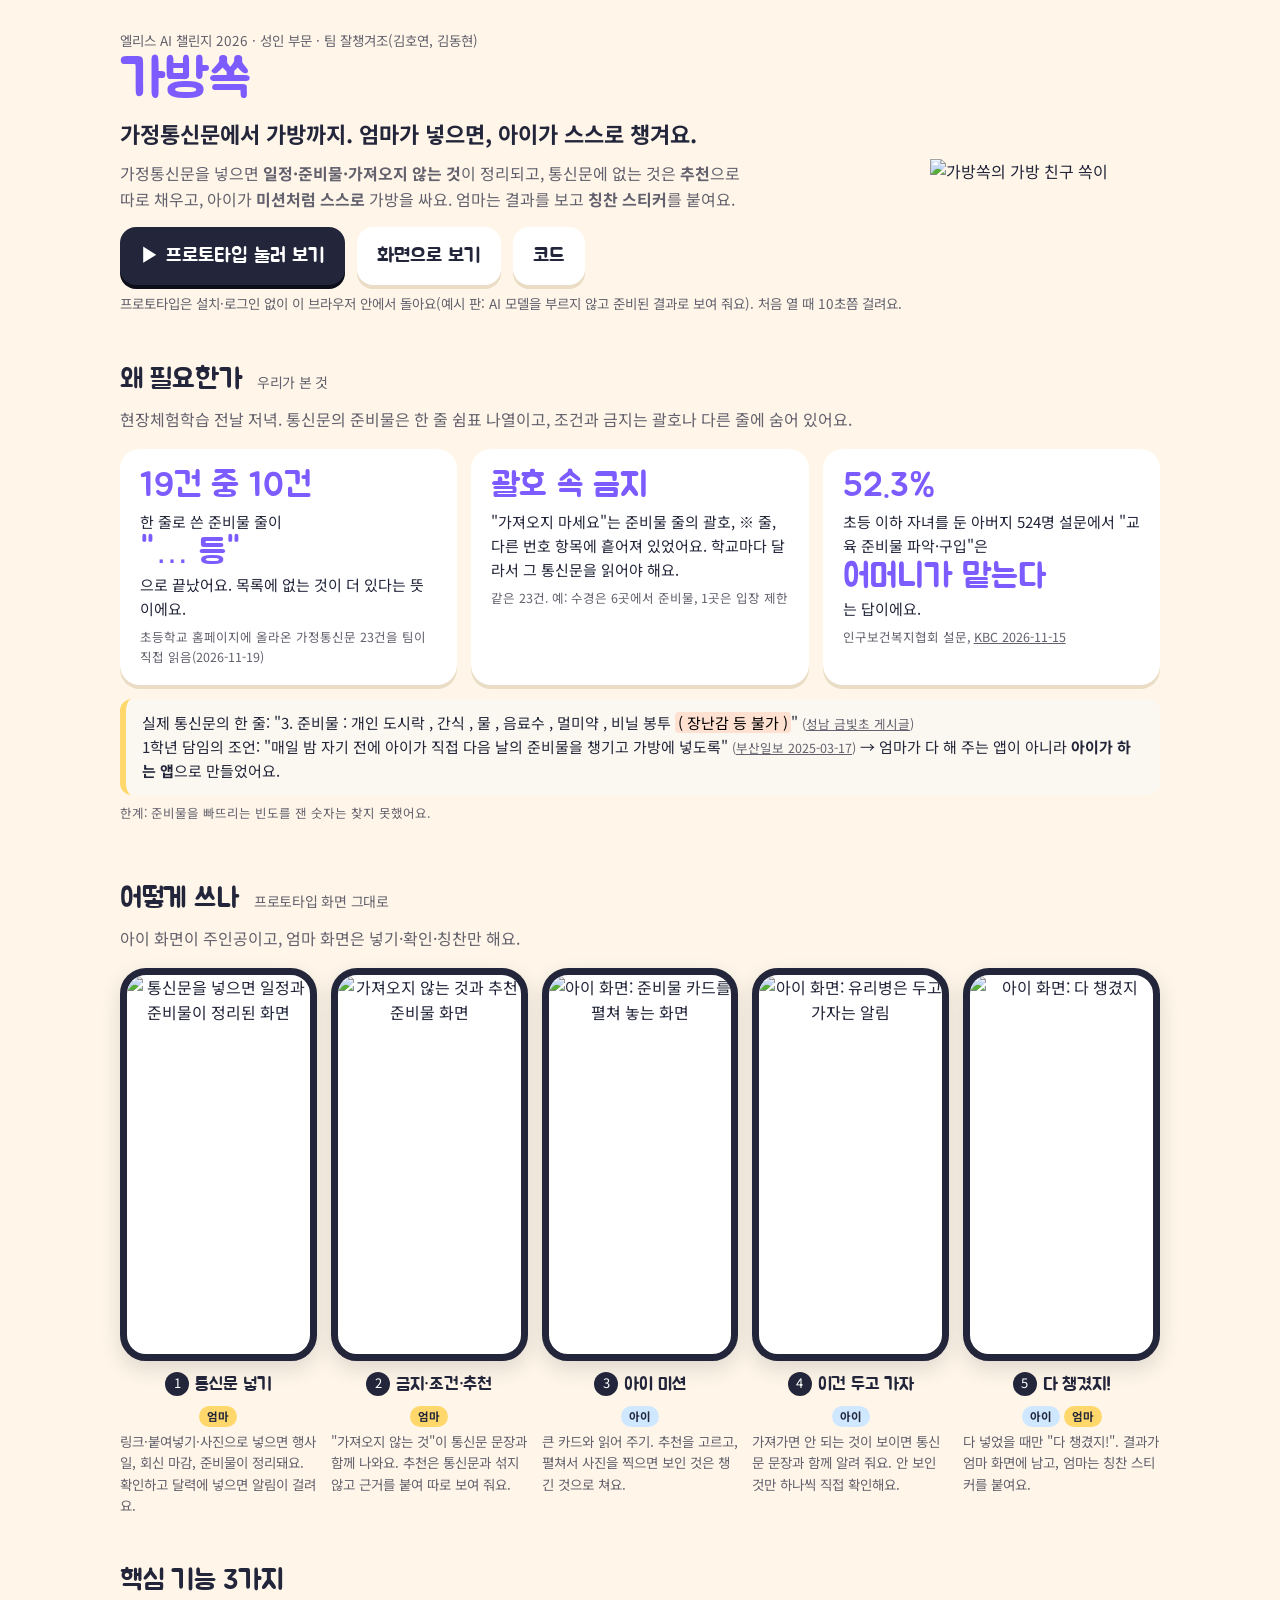
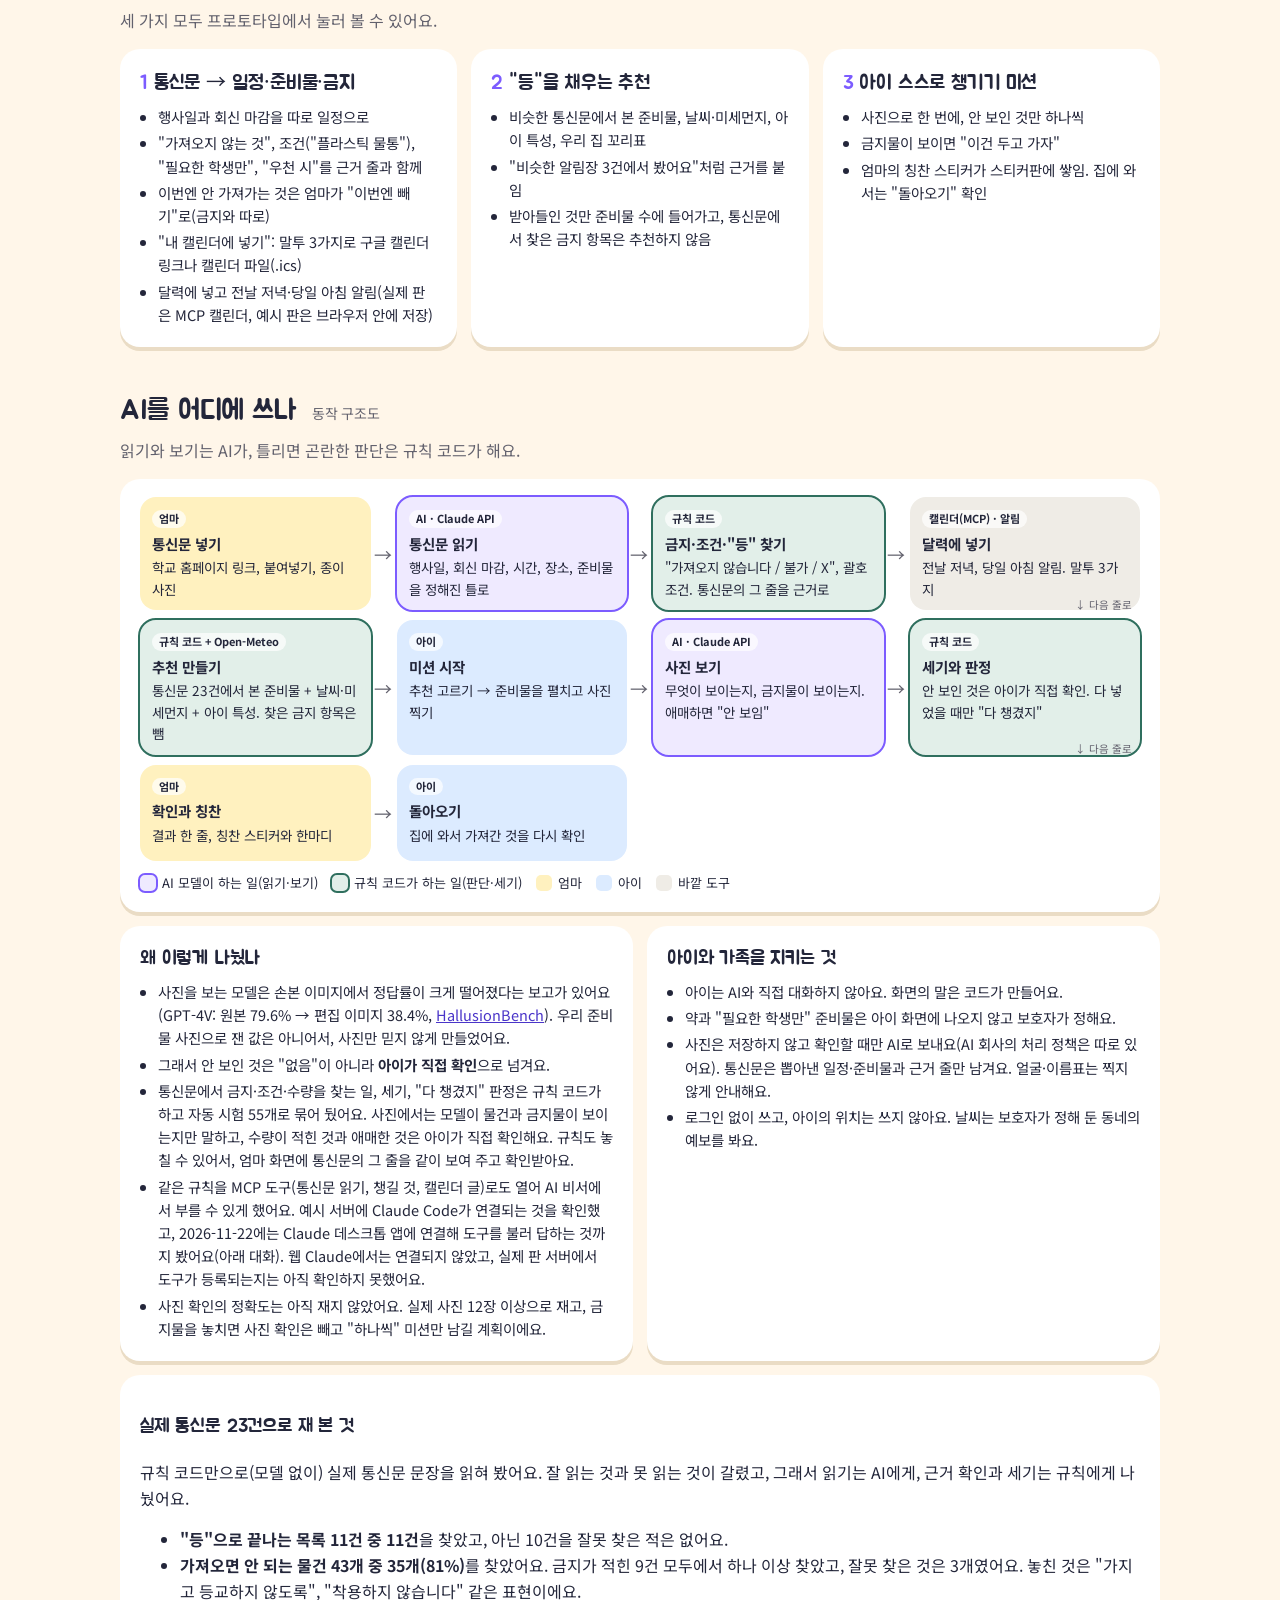
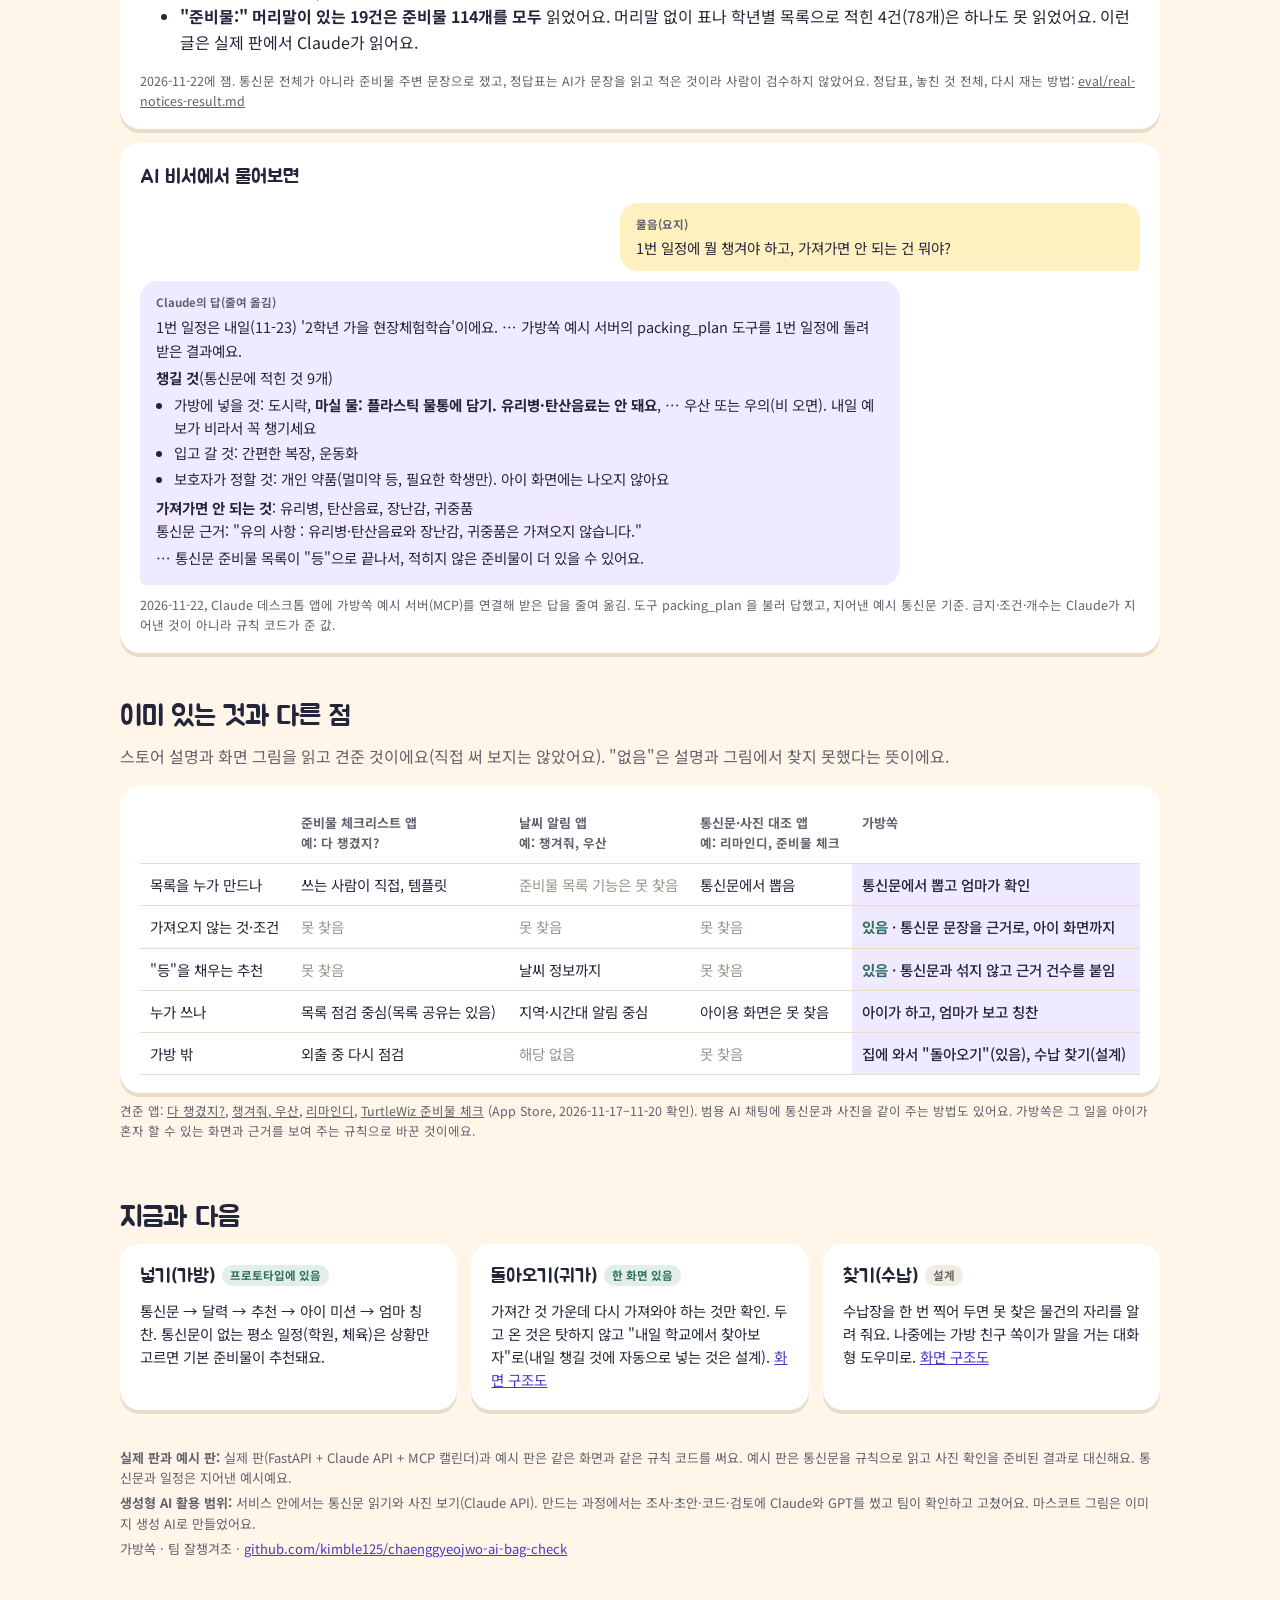
==== docs/index.html @ 101acaf3 "[Aside sO44oA34HRXaAfBm] 마감 날 보강: AI 비서 실제 답, 실제 통신문 23건 실측, 프로토타입이 멈추지 않게 - 한눈에 보기: 'AI 비서에서 물어보면'(" ====
<!doctype html>
<html lang="ko">
<head>
<meta charset="utf-8">
<meta name="viewport" content="width=device-width, initial-scale=1">
<meta name="theme-color" content="#fff6e9">
<title>가방쏙 · 가정통신문에서 가방까지 (한눈에 보기)</title>
<meta name="description" content="엄마가 가정통신문을 넣으면 일정·준비물·가져오지 않는 것이 정리되고, 아이가 미션처럼 스스로 가방을 싸요. 엘리스 AI 챌린지 2026, 팀 잘챙겨조.">
<link rel="preconnect" href="https://fonts.googleapis.com">
<link href="https://fonts.googleapis.com/css2?family=Jua&family=Noto+Sans+KR:wght@400;500;700&display=swap" rel="stylesheet">
<style>
  :root { --bg:#fff6e9; --paper:#fff; --ink:#23263a; --soft:#62616d; --edge:#eadcc5; --violet:#7c5cff; --violet-soft:#efeaff; --yellow:#ffd76a; --green:#2f6f5e; --green-soft:#e2efe9; --red:#b2483a; --red-soft:#f8e9e4; --blue-soft:#e3eeff; color-scheme: light; }
  * { box-sizing: border-box; }
  html { scroll-behavior: smooth; }
  body { margin: 0; background: var(--bg); color: var(--ink); font-family: "Noto Sans KR", system-ui, sans-serif; line-height: 1.6; }
  h1, h2, h3, .jua { font-family: "Jua", "Noto Sans KR", sans-serif; font-weight: 400; letter-spacing: -.01em; }
  a { color: #4a35c9; }
  .wrap { max-width: 1080px; margin: 0 auto; padding: 0 20px; }
  section { padding: 34px 0 8px; }
  h2 { font-size: 28px; margin: 0 0 4px; }
  h2 small { font-family: "Noto Sans KR", sans-serif; font-size: 14px; color: var(--soft); margin-left: 8px; }
  .lead { margin: 0 0 16px; color: var(--soft); }
  .card { background: var(--paper); border-radius: 20px; box-shadow: 0 4px 0 var(--edge); padding: 18px 20px; }
  .src { font-size: 12.5px; color: var(--soft); }
  .src a { color: inherit; }
  /* 머리 */
  .hero { display: grid; grid-template-columns: 1fr auto; gap: 18px; align-items: center; padding: 30px 0 10px; }
  .hero h1 { font-size: 54px; margin: 0; color: var(--violet); line-height: 1.05; }
  .hero .tag { font-size: 22px; margin: 8px 0 10px; font-weight: 700; }
  .hero p { margin: 0 0 14px; color: var(--soft); max-width: 620px; }
  .hero img { width: 230px; max-width: 34vw; }
  .btn { display: inline-block; text-decoration: none; background: var(--ink); color: #fff; border-radius: 16px; padding: 13px 20px; font-family: "Jua", sans-serif; font-size: 20px; box-shadow: 0 4px 0 #0c0e19; margin: 0 8px 8px 0; }
  .btn.soft { background: var(--paper); color: var(--ink); box-shadow: 0 4px 0 var(--edge); }
  .btn:active { transform: translateY(2px); }
  .meta { font-size: 13.5px; color: var(--soft); }
  /* 문제 */
  .facts { display: grid; grid-template-columns: repeat(3, 1fr); gap: 14px; }
  .fact b { display: block; font-family: "Jua", sans-serif; font-weight: 400; font-size: 34px; color: var(--violet); line-height: 1.15; }
  .fact p { margin: 4px 0 6px; font-size: 15px; }
  .quote { margin: 14px 0 0; background: #fbf8f1; border-left: 6px solid var(--yellow); border-radius: 12px; padding: 12px 16px; font-size: 15px; }
  .quote mark { background: #ffe1d2; border-radius: 4px; padding: 0 3px; }
  /* 흐름 */
  .flow { display: grid; grid-template-columns: repeat(5, 1fr); gap: 14px; }
  .step { text-align: center; }
  .step .ph { border: 7px solid var(--ink); border-radius: 26px; overflow: hidden; background: #fff; aspect-ratio: 390 / 780; box-shadow: 0 8px 20px rgba(35,38,58,.14); }
  .step .ph img { width: 100%; height: 100%; object-fit: cover; object-position: top; display: block; }
  .step h3 { margin: 10px 0 2px; font-size: 18px; }
  .step h3 i { font-style: normal; display: inline-grid; place-items: center; width: 24px; height: 24px; border-radius: 50%; background: var(--ink); color: #fff; font-family: "Noto Sans KR", sans-serif; font-size: 13px; margin-right: 6px; vertical-align: 2px; }
  .step p { margin: 0; font-size: 13.5px; color: var(--soft); text-align: left; }
  .who { display: inline-block; font-size: 11.5px; font-weight: 700; padding: 1px 8px; border-radius: 999px; background: var(--yellow); margin-bottom: 4px; }
  .who.kid { background: #cfe8ff; }
  /* 기능 */
  .feats { display: grid; grid-template-columns: repeat(3, 1fr); gap: 14px; }
  .feat h3 { margin: 0 0 6px; font-size: 20px; }
  .feat h3 i { font-style: normal; color: var(--violet); margin-right: 6px; }
  .feat ul, .cols ul { margin: 0; padding-left: 18px; font-size: 14.5px; }
  .feat li, .cols li { margin: 3px 0; }
  /* 구조도 */
  .map { display: grid; grid-template-columns: repeat(4, 1fr); gap: 10px 26px; position: relative; }
  .node { border-radius: 16px; padding: 10px 12px; font-size: 13.5px; position: relative; min-height: 96px; }
  .node b { display: block; font-size: 14.5px; margin-bottom: 2px; }
  .node .k { display: inline-block; font-size: 11px; font-weight: 700; border-radius: 999px; padding: 0 7px; margin-bottom: 4px; background: rgba(255,255,255,.7); }
  .node.human { background: #fff1bf; } .node.kidn { background: #dcebff; } .node.ai { background: var(--violet-soft); outline: 2px solid var(--violet); } .node.rule { background: var(--green-soft); outline: 2px solid var(--green); } .node.ext { background: #efece6; }
  .node::after { content: "→"; position: absolute; right: -21px; top: 50%; transform: translateY(-50%); font-size: 18px; color: var(--soft); }
  .node.end::after, .node:nth-child(4n)::after { content: ""; }
  .node:nth-child(4n):not(.end)::before { content: "↓ 다음 줄로"; position: absolute; right: 8px; bottom: -3px; font-size: 10.5px; color: var(--soft); }
  .legend { display: flex; flex-wrap: wrap; gap: 8px 14px; margin: 12px 0 0; font-size: 13px; }
  .legend span { display: inline-flex; align-items: center; gap: 6px; }
  .legend i { width: 16px; height: 16px; border-radius: 5px; display: inline-block; }
  .cols { display: grid; grid-template-columns: 1fr 1fr; gap: 14px; margin-top: 14px; }
  .cols h3 { margin: 0 0 6px; font-size: 19px; }
  /* 비교 */
  table { width: 100%; border-collapse: collapse; font-size: 14.5px; }
  th, td { text-align: left; padding: 9px 10px; border-bottom: 1px solid var(--edge); vertical-align: top; }
  th { font-size: 13px; color: var(--soft); font-weight: 700; }
  td.me { background: var(--violet-soft); font-weight: 500; }
  .yes { color: var(--green); font-weight: 700; } .no { color: #9a958b; }
  .road { display: grid; grid-template-columns: repeat(3, 1fr); gap: 14px; }
  .road .card b { font-family: "Jua", sans-serif; font-weight: 400; font-size: 19px; }
  .pill { display: inline-block; font-size: 11.5px; font-weight: 700; border-radius: 999px; padding: 1px 8px; background: var(--green-soft); color: var(--green); margin-left: 6px; vertical-align: 2px; }
  .pill.plan { background: #efece6; color: #6d6860; }
  footer { padding: 26px 0 40px; font-size: 13px; color: var(--soft); }
  footer p { margin: 4px 0; }
  /* AI 비서 대화 */
  .chat { margin-top: 14px; }
  .chat h3 { margin: 0 0 10px; font-size: 20px; }
  .bubble { border-radius: 18px; padding: 12px 16px; font-size: 14.5px; max-width: 760px; overflow-wrap: anywhere; }
  .bubble .k { display: block; font-size: 11.5px; font-weight: 700; color: var(--soft); margin-bottom: 2px; }
  .bubble.q { background: #fff1bf; margin-left: auto; border-bottom-right-radius: 6px; max-width: 520px; }
  .bubble.a { background: var(--violet-soft); margin-top: 10px; border-bottom-left-radius: 6px; }
  .bubble.a ul { margin: 2px 0 6px; padding-left: 18px; }
  .bubble.a li { margin: 2px 0; }
  .bubble.a p { margin: 4px 0; }
  .chat .src { margin: 10px 0 0; }
  @media (max-width: 900px) {
    .hero { grid-template-columns: 1fr; } .hero img { width: 150px; order: -1; } .hero h1 { font-size: 44px; }
    .facts, .feats, .road, .cols { grid-template-columns: 1fr; }
    .flow { grid-template-columns: repeat(5, 62vw); overflow-x: auto; padding-bottom: 10px; scroll-snap-type: x mandatory; } .step { scroll-snap-align: start; }
    .map { grid-template-columns: 1fr 1fr; } .node:nth-child(4n)::after { content: "→"; } .node:nth-child(2n)::after { content: ""; } .node:nth-child(4n):not(.end)::before { content: ""; }
    table { font-size: 13px; }
  }
</style>
</head>
<body>
<div class="wrap">

<header class="hero">
  <div>
    <div class="meta">엘리스 AI 챌린지 2026 · 성인 부문 · 팀 잘챙겨조(김호연, 김동현)</div>
    <h1>가방쏙</h1>
    <div class="tag">가정통신문에서 가방까지. 엄마가 넣으면, 아이가 스스로 챙겨요.</div>
    <p>가정통신문을 넣으면 <b>일정·준비물·가져오지 않는 것</b>이 정리되고, 통신문에 없는 것은 <b>추천</b>으로 따로 채우고, 아이가 <b>미션처럼 스스로</b> 가방을 싸요. 엄마는 결과를 보고 <b>칭찬 스티커</b>를 붙여요.</p>
    <a class="btn" href="demo/">▶ 프로토타입 눌러 보기</a>
    <a class="btn soft" href="#flow">화면으로 보기</a>
    <a class="btn soft" href="https://github.com/kimble125/chaenggyeojwo-ai-bag-check/tree/hoyeon" target="_blank" rel="noopener">코드</a>
    <div class="meta">프로토타입은 설치·로그인 없이 이 브라우저 안에서 돌아요(예시 판: AI 모델을 부르지 않고 준비된 결과로 보여 줘요). 처음 열 때 10초쯤 걸려요.</div>
  </div>
  <img src="demo/app/mascot/ssok_hello.png" alt="가방쏙의 가방 친구 쏙이">
</header>

<section id="why">
  <h2>왜 필요한가 <small>우리가 본 것</small></h2>
  <p class="lead">현장체험학습 전날 저녁. 통신문의 준비물은 한 줄 쉼표 나열이고, 조건과 금지는 괄호나 다른 줄에 숨어 있어요.</p>
  <div class="facts">
    <div class="card fact"><b>19건 중 10건</b><p>한 줄로 쓴 준비물 줄이 <b>"… 등"</b>으로 끝났어요. 목록에 없는 것이 더 있다는 뜻이에요.</p><div class="src">초등학교 홈페이지에 올라온 가정통신문 23건을 팀이 직접 읽음(2026-11-19)</div></div>
    <div class="card fact"><b>괄호 속 금지</b><p>"가져오지 마세요"는 준비물 줄의 괄호, ※ 줄, 다른 번호 항목에 흩어져 있었어요. 학교마다 달라서 그 통신문을 읽어야 해요.</p><div class="src">같은 23건. 예: 수경은 6곳에서 준비물, 1곳은 입장 제한</div></div>
    <div class="card fact"><b>52.3%</b><p>초등 이하 자녀를 둔 아버지 524명 설문에서 "교육 준비물 파악·구입"은 <b>어머니가 맡는다</b>는 답이에요.</p><div class="src">인구보건복지협회 설문, <a href="https://news.ikbc.co.kr/%EC%82%AC%ED%9A%8C/article/view/kbc202611150050" target="_blank" rel="noopener">KBC 2026-11-15</a></div></div>
  </div>
  <div class="quote">실제 통신문의 한 줄: "3. 준비물 : 개인 도시락 , 간식 , 물 , 음료수 , 멀미약 , 비닐 봉투 <mark>( 장난감 등 불가 )</mark>" <span class="src">(<a href="https://www.goesn.kr/geumbit-e/na/ntt/selectNttInfo.do?mi=11070&nttSn=1926110" target="_blank" rel="noopener">성남 금빛초 게시글</a>)</span><br>
  1학년 담임의 조언: "매일 밤 자기 전에 아이가 직접 다음 날의 준비물을 챙기고 가방에 넣도록" <span class="src">(<a href="https://www.busan.com/view/busan/view.php?code=2025031717054216508" target="_blank" rel="noopener">부산일보 2025-03-17</a>)</span> → 엄마가 다 해 주는 앱이 아니라 <b>아이가 하는 앱</b>으로 만들었어요.</div>
  <p class="src" style="margin-top:8px">한계: 준비물을 빠뜨리는 빈도를 잰 숫자는 찾지 못했어요.</p>
</section>

<section id="flow">
  <h2>어떻게 쓰나 <small>프로토타입 화면 그대로</small></h2>
  <p class="lead">아이 화면이 주인공이고, 엄마 화면은 넣기·확인·칭찬만 해요.</p>
  <div class="flow">
    <div class="step"><div class="ph"><img src="assets/shots/1_notice.webp" alt="통신문을 넣으면 일정과 준비물이 정리된 화면" loading="lazy"></div><h3><i>1</i>통신문 넣기</h3><span class="who">엄마</span><p>링크·붙여넣기·사진으로 넣으면 행사일, 회신 마감, 준비물이 정리돼요. 확인하고 달력에 넣으면 알림이 걸려요.</p></div>
    <div class="step"><div class="ph"><img src="assets/shots/2_ban_recs.webp" alt="가져오지 않는 것과 추천 준비물 화면" loading="lazy"></div><h3><i>2</i>금지·조건·추천</h3><span class="who">엄마</span><p>"가져오지 않는 것"이 통신문 문장과 함께 나와요. 추천은 통신문과 섞지 않고 근거를 붙여 따로 보여 줘요.</p></div>
    <div class="step"><div class="ph"><img src="assets/shots/3_kid_lay.webp" alt="아이 화면: 준비물 카드를 펼쳐 놓는 화면" loading="lazy"></div><h3><i>3</i>아이 미션</h3><span class="who kid">아이</span><p>큰 카드와 읽어 주기. 추천을 고르고, 펼쳐서 사진을 찍으면 보인 것은 챙긴 것으로 쳐요.</p></div>
    <div class="step"><div class="ph"><img src="assets/shots/5_kid_warn.webp" alt="아이 화면: 유리병은 두고 가자는 알림" loading="lazy"></div><h3><i>4</i>이건 두고 가자</h3><span class="who kid">아이</span><p>가져가면 안 되는 것이 보이면 통신문 문장과 함께 알려 줘요. 안 보인 것만 하나씩 직접 확인해요.</p></div>
    <div class="step"><div class="ph"><img src="assets/shots/7_kid_done.webp" alt="아이 화면: 다 챙겼지" loading="lazy"></div><h3><i>5</i>다 챙겼지!</h3><span class="who kid">아이</span> <span class="who">엄마</span><p>다 넣었을 때만 "다 챙겼지!". 결과가 엄마 화면에 남고, 엄마는 칭찬 스티커를 붙여요.</p></div>
  </div>
</section>

<section id="features">
  <h2>핵심 기능 3가지</h2>
  <p class="lead">세 가지 모두 프로토타입에서 눌러 볼 수 있어요.</p>
  <div class="feats">
    <div class="card feat"><h3><i>1</i>통신문 → 일정·준비물·금지</h3><ul><li>행사일과 회신 마감을 따로 일정으로</li><li>"가져오지 않는 것", 조건("플라스틱 물통"), "필요한 학생만", "우천 시"를 근거 줄과 함께</li><li>이번엔 안 가져가는 것은 엄마가 "이번엔 빼기"로(금지와 따로)</li><li>"내 캘린더에 넣기": 말투 3가지로 구글 캘린더 링크나 캘린더 파일(.ics)</li><li>달력에 넣고 전날 저녁·당일 아침 알림(실제 판은 MCP 캘린더, 예시 판은 브라우저 안에 저장)</li></ul></div>
    <div class="card feat"><h3><i>2</i>"등"을 채우는 추천</h3><ul><li>비슷한 통신문에서 본 준비물, 날씨·미세먼지, 아이 특성, 우리 집 꼬리표</li><li>"비슷한 알림장 3건에서 봤어요"처럼 근거를 붙임</li><li>받아들인 것만 준비물 수에 들어가고, 통신문에서 찾은 금지 항목은 추천하지 않음</li></ul></div>
    <div class="card feat"><h3><i>3</i>아이 스스로 챙기기 미션</h3><ul><li>사진으로 한 번에, 안 보인 것만 하나씩</li><li>금지물이 보이면 "이건 두고 가자"</li><li>엄마의 칭찬 스티커가 스티커판에 쌓임. 집에 와서는 "돌아오기" 확인</li></ul></div>
  </div>
</section>

<section id="ai">
  <h2>AI를 어디에 쓰나 <small>동작 구조도</small></h2>
  <p class="lead">읽기와 보기는 AI가, 틀리면 곤란한 판단은 규칙 코드가 해요.</p>
  <div class="card">
    <div class="map" id="map">
      <div class="node human"><span class="k">엄마</span><b>통신문 넣기</b>학교 홈페이지 링크, 붙여넣기, 종이 사진</div>
      <div class="node ai"><span class="k">AI · Claude API</span><b>통신문 읽기</b>행사일, 회신 마감, 시간, 장소, 준비물을 정해진 틀로</div>
      <div class="node rule"><span class="k">규칙 코드</span><b>금지·조건·"등" 찾기</b>"가져오지 않습니다 / 불가 / X", 괄호 조건. 통신문의 그 줄을 근거로</div>
      <div class="node ext"><span class="k">캘린더(MCP) · 알림</span><b>달력에 넣기</b>전날 저녁, 당일 아침 알림. 말투 3가지</div>
      <div class="node rule"><span class="k">규칙 코드 + Open-Meteo</span><b>추천 만들기</b>통신문 23건에서 본 준비물 + 날씨·미세먼지 + 아이 특성. 찾은 금지 항목은 뺌</div>
      <div class="node kidn"><span class="k">아이</span><b>미션 시작</b>추천 고르기 → 준비물을 펼치고 사진 찍기</div>
      <div class="node ai"><span class="k">AI · Claude API</span><b>사진 보기</b>무엇이 보이는지, 금지물이 보이는지. 애매하면 "안 보임"</div>
      <div class="node rule"><span class="k">규칙 코드</span><b>세기와 판정</b>안 보인 것은 아이가 직접 확인. 다 넣었을 때만 "다 챙겼지"</div>
      <div class="node human"><span class="k">엄마</span><b>확인과 칭찬</b>결과 한 줄, 칭찬 스티커와 한마디</div>
      <div class="node kidn end"><span class="k">아이</span><b>돌아오기</b>집에 와서 가져간 것을 다시 확인</div>
    </div>
    <div class="legend">
      <span><i style="background:var(--violet-soft);outline:2px solid var(--violet)"></i>AI 모델이 하는 일(읽기·보기)</span>
      <span><i style="background:var(--green-soft);outline:2px solid var(--green)"></i>규칙 코드가 하는 일(판단·세기)</span>
      <span><i style="background:#fff1bf"></i>엄마</span><span><i style="background:#dcebff"></i>아이</span><span><i style="background:#efece6"></i>바깥 도구</span>
    </div>
  </div>
  <div class="cols">
    <div class="card"><h3>왜 이렇게 나눴나</h3><ul>
      <li>사진을 보는 모델은 손본 이미지에서 정답률이 크게 떨어졌다는 보고가 있어요(GPT-4V: 원본 79.6% → 편집 이미지 38.4%, <a href="https://arxiv.org/abs/2310.14566" target="_blank" rel="noopener">HallusionBench</a>). 우리 준비물 사진으로 잰 값은 아니어서, 사진만 믿지 않게 만들었어요.</li>
      <li>그래서 안 보인 것은 "없음"이 아니라 <b>아이가 직접 확인</b>으로 넘겨요.</li>
      <li>통신문에서 금지·조건·수량을 찾는 일, 세기, "다 챙겼지" 판정은 규칙 코드가 하고 자동 시험 55개로 묶어 뒀어요. 사진에서는 모델이 물건과 금지물이 보이는지만 말하고, 수량이 적힌 것과 애매한 것은 아이가 직접 확인해요. 규칙도 놓칠 수 있어서, 엄마 화면에 통신문의 그 줄을 같이 보여 주고 확인받아요.</li>
      <li>같은 규칙을 MCP 도구(통신문 읽기, 챙길 것, 캘린더 글)로도 열어 AI 비서에서 부를 수 있게 했어요. 예시 서버에 Claude Code가 연결되는 것을 확인했고, 2026-11-22에는 Claude 데스크톱 앱에 연결해 도구를 불러 답하는 것까지 봤어요(아래 대화). 웹 Claude에서는 연결되지 않았고, 실제 판 서버에서 도구가 등록되는지는 아직 확인하지 못했어요.</li>
      <li>사진 확인의 정확도는 아직 재지 않았어요. 실제 사진 12장 이상으로 재고, 금지물을 놓치면 사진 확인은 빼고 "하나씩" 미션만 남길 계획이에요.</li></ul></div>
    <div class="card"><h3>아이와 가족을 지키는 것</h3><ul>
      <li>아이는 AI와 직접 대화하지 않아요. 화면의 말은 코드가 만들어요.</li>
      <li>약과 "필요한 학생만" 준비물은 아이 화면에 나오지 않고 보호자가 정해요.</li>
      <li>사진은 저장하지 않고 확인할 때만 AI로 보내요(AI 회사의 처리 정책은 따로 있어요). 통신문은 뽑아낸 일정·준비물과 근거 줄만 남겨요. 얼굴·이름표는 찍지 않게 안내해요.</li>
      <li>로그인 없이 쓰고, 아이의 위치는 쓰지 않아요. 날씨는 보호자가 정해 둔 동네의 예보를 봐요.</li></ul></div>
  </div>
  <div class="card" id="measure" style="margin-top:14px"><h3>실제 통신문 23건으로 재 본 것</h3>
    <p style="margin:6px 0 8px">규칙 코드만으로(모델 없이) 실제 통신문 문장을 읽혀 봤어요. 잘 읽는 것과 못 읽는 것이 갈렸고, 그래서 읽기는 AI에게, 근거 확인과 세기는 규칙에게 나눴어요.</p>
    <ul>
      <li><b>"등"으로 끝나는 목록 11건 중 11건</b>을 찾았고, 아닌 10건을 잘못 찾은 적은 없어요.</li>
      <li><b>가져오면 안 되는 물건 43개 중 35개(81%)</b>를 찾았어요. 금지가 적힌 9건 모두에서 하나 이상 찾았고, 잘못 찾은 것은 3개였어요. 놓친 것은 "가지고 등교하지 않도록", "착용하지 않습니다" 같은 표현이에요.</li>
      <li><b>"준비물:" 머리말이 있는 19건은 준비물 114개를 모두</b> 읽었어요. 머리말 없이 표나 학년별 목록으로 적힌 4건(78개)은 하나도 못 읽었어요. 이런 글은 실제 판에서 Claude가 읽어요.</li>
    </ul>
    <p class="src" style="margin:8px 0 0">2026-11-22에 잼. 통신문 전체가 아니라 준비물 주변 문장으로 쟀고, 정답표는 AI가 문장을 읽고 적은 것이라 사람이 검수하지 않았어요. 정답표, 놓친 것 전체, 다시 재는 방법: <a href="https://github.com/kimble125/chaenggyeojwo-ai-bag-check/blob/hoyeon/eval/real-notices-result.md" target="_blank" rel="noopener">eval/real-notices-result.md</a></p>
  </div>
  <div class="card chat" id="assistant">
    <h3>AI 비서에서 물어보면</h3>
    <div class="bubble q"><span class="k">물음(요지)</span>1번 일정에 뭘 챙겨야 하고, 가져가면 안 되는 건 뭐야?</div>
    <div class="bubble a"><span class="k">Claude의 답(줄여 옮김)</span>
      <p>1번 일정은 내일(11-23) '2학년 가을 현장체험학습'이에요. … 가방쏙 예시 서버의 packing_plan 도구를 1번 일정에 돌려 받은 결과예요.</p>
      <p><b>챙길 것</b>(통신문에 적힌 것 9개)</p>
      <ul><li>가방에 넣을 것: 도시락, <b>마실 물: 플라스틱 물통에 담기. 유리병·탄산음료는 안 돼요</b>, … 우산 또는 우의(비 오면). 내일 예보가 비라서 꼭 챙기세요</li>
      <li>입고 갈 것: 간편한 복장, 운동화</li>
      <li>보호자가 정할 것: 개인 약품(멀미약 등, 필요한 학생만). 아이 화면에는 나오지 않아요</li></ul>
      <p><b>가져가면 안 되는 것</b>: 유리병, 탄산음료, 장난감, 귀중품<br>통신문 근거: "유의 사항 : 유리병·탄산음료와 장난감, 귀중품은 가져오지 않습니다."</p>
      <p>… 통신문 준비물 목록이 "등"으로 끝나서, 적히지 않은 준비물이 더 있을 수 있어요.</p>
    </div>
    <p class="src">2026-11-22, Claude 데스크톱 앱에 가방쏙 예시 서버(MCP)를 연결해 받은 답을 줄여 옮김. 도구 packing_plan 을 불러 답했고, 지어낸 예시 통신문 기준. 금지·조건·개수는 Claude가 지어낸 것이 아니라 규칙 코드가 준 값.</p>
  </div>
</section>

<section id="diff">
  <h2>이미 있는 것과 다른 점</h2>
  <p class="lead">스토어 설명과 화면 그림을 읽고 견준 것이에요(직접 써 보지는 않았어요). "없음"은 설명과 그림에서 찾지 못했다는 뜻이에요.</p>
  <div class="card" style="overflow-x:auto">
    <table>
      <tr><th></th><th>준비물 체크리스트 앱<br><span class="src">예: 다 챙겼지?</span></th><th>날씨 알림 앱<br><span class="src">예: 챙겨줘, 우산</span></th><th>통신문·사진 대조 앱<br><span class="src">예: 리마인디, 준비물 체크</span></th><th>가방쏙</th></tr>
      <tr><td>목록을 누가 만드나</td><td>쓰는 사람이 직접, 템플릿</td><td class="no">준비물 목록 기능은 못 찾음</td><td>통신문에서 뽑음</td><td class="me">통신문에서 뽑고 엄마가 확인</td></tr>
      <tr><td>가져오지 않는 것·조건</td><td class="no">못 찾음</td><td class="no">못 찾음</td><td class="no">못 찾음</td><td class="me"><span class="yes">있음</span> · 통신문 문장을 근거로, 아이 화면까지</td></tr>
      <tr><td>"등"을 채우는 추천</td><td class="no">못 찾음</td><td>날씨 정보까지</td><td class="no">못 찾음</td><td class="me"><span class="yes">있음</span> · 통신문과 섞지 않고 근거 건수를 붙임</td></tr>
      <tr><td>누가 쓰나</td><td>목록 점검 중심(목록 공유는 있음)</td><td>지역·시간대 알림 중심</td><td>아이용 화면은 못 찾음</td><td class="me">아이가 하고, 엄마가 보고 칭찬</td></tr>
      <tr><td>가방 밖</td><td>외출 중 다시 점검</td><td class="no">해당 없음</td><td class="no">못 찾음</td><td class="me">집에 와서 "돌아오기"(있음), 수납 찾기(설계)</td></tr>
    </table>
  </div>
  <p class="src" style="margin-top:8px">견준 앱: <a href="https://apps.apple.com/kr/app/id6759158687" target="_blank" rel="noopener">다 챙겼지?</a>, <a href="https://apps.apple.com/kr/app/id6747306772" target="_blank" rel="noopener">챙겨줘, 우산</a>, <a href="https://apps.apple.com/kr/app/id6803818418" target="_blank" rel="noopener">리마인디</a>, <a href="https://apps.apple.com/kr/app/id6811309237" target="_blank" rel="noopener">TurtleWiz 준비물 체크</a> (App Store, 2026-11-17–11-20 확인). 범용 AI 채팅에 통신문과 사진을 같이 주는 방법도 있어요. 가방쏙은 그 일을 아이가 혼자 할 수 있는 화면과 근거를 보여 주는 규칙으로 바꾼 것이에요.</p>
</section>

<section id="road">
  <h2>지금과 다음</h2>
  <div class="road">
    <div class="card"><b>넣기(가방)</b><span class="pill">프로토타입에 있음</span><p style="margin:6px 0 0;font-size:14.5px">통신문 → 달력 → 추천 → 아이 미션 → 엄마 칭찬. 통신문이 없는 평소 일정(학원, 체육)은 상황만 고르면 기본 준비물이 추천돼요.</p></div>
    <div class="card"><b>돌아오기(귀가)</b><span class="pill">한 화면 있음</span><p style="margin:6px 0 0;font-size:14.5px">가져간 것 가운데 다시 가져와야 하는 것만 확인. 두고 온 것은 탓하지 않고 "내일 학교에서 찾아보자"로(내일 챙길 것에 자동으로 넣는 것은 설계). <a href="demo/app/design/uiux.html">화면 구조도</a></p></div>
    <div class="card"><b>찾기(수납)</b><span class="pill plan">설계</span><p style="margin:6px 0 0;font-size:14.5px">수납장을 한 번 찍어 두면 못 찾은 물건의 자리를 알려 줘요. 나중에는 가방 친구 쏙이가 말을 거는 대화형 도우미로. <a href="demo/app/design/uiux.html">화면 구조도</a></p></div>
  </div>
</section>

<footer>
  <p><b>실제 판과 예시 판:</b> 실제 판(FastAPI + Claude API + MCP 캘린더)과 예시 판은 같은 화면과 같은 규칙 코드를 써요. 예시 판은 통신문을 규칙으로 읽고 사진 확인을 준비된 결과로 대신해요. 통신문과 일정은 지어낸 예시예요.</p>
  <p><b>생성형 AI 활용 범위:</b> 서비스 안에서는 통신문 읽기와 사진 보기(Claude API). 만드는 과정에서는 조사·초안·코드·검토에 Claude와 GPT를 썼고 팀이 확인하고 고쳤어요. 마스코트 그림은 이미지 생성 AI로 만들었어요.</p>
  <p>가방쏙 · 팀 잘챙겨조 · <a href="https://github.com/kimble125/chaenggyeojwo-ai-bag-check/tree/hoyeon" target="_blank" rel="noopener">github.com/kimble125/chaenggyeojwo-ai-bag-check</a></p>
</footer>

</div>
</body>
</html>
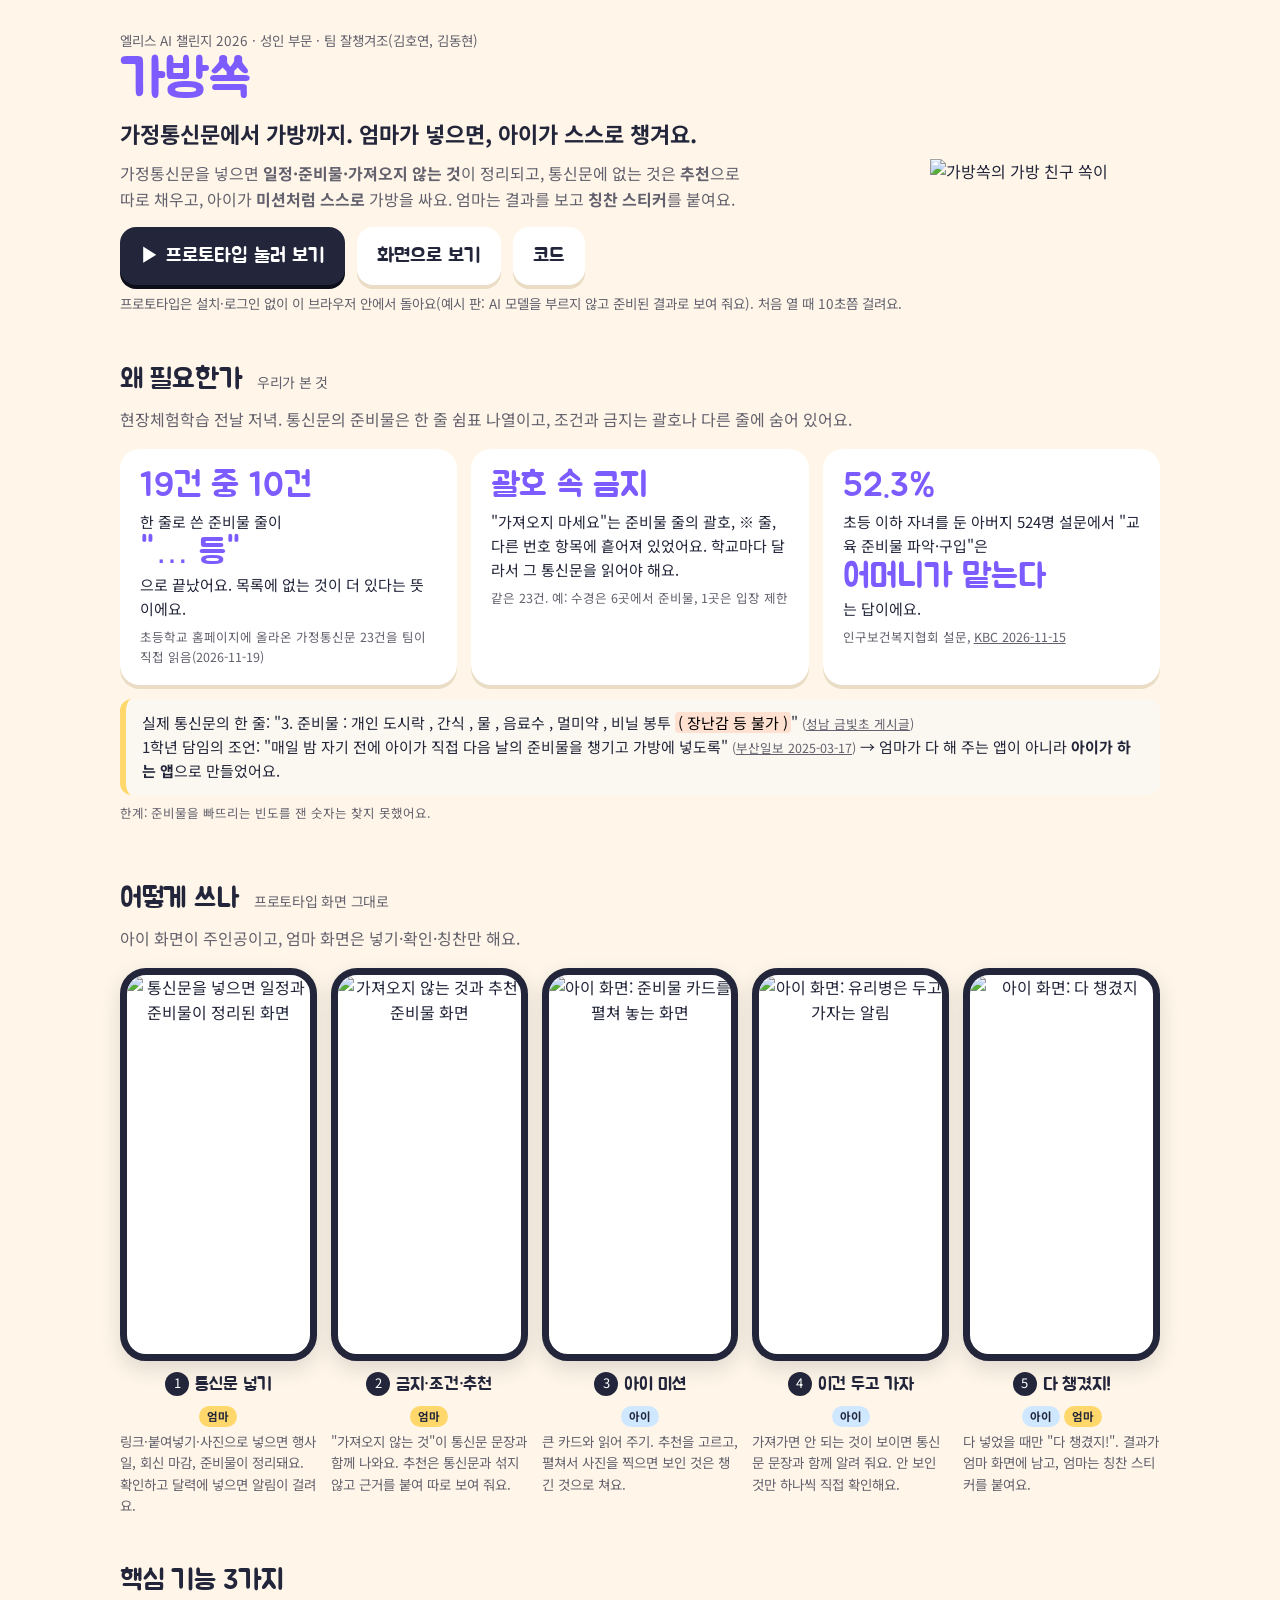
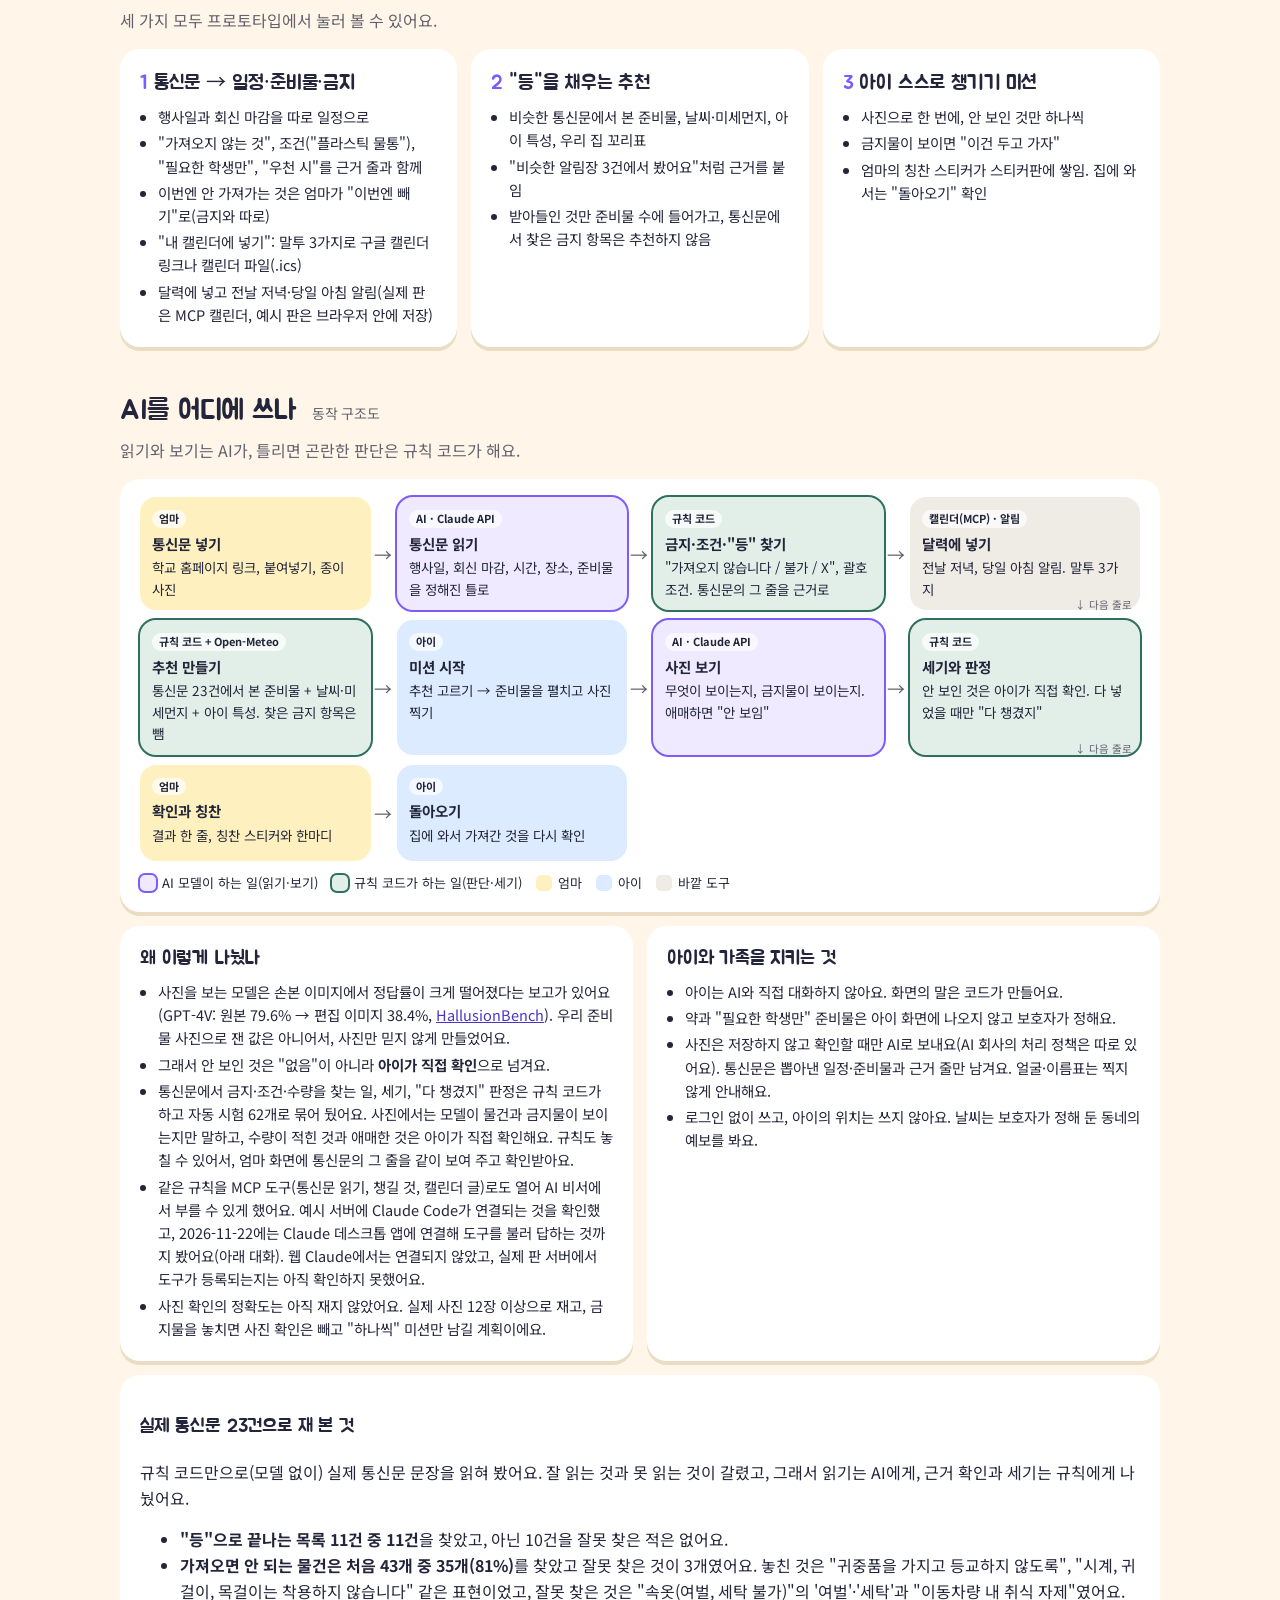
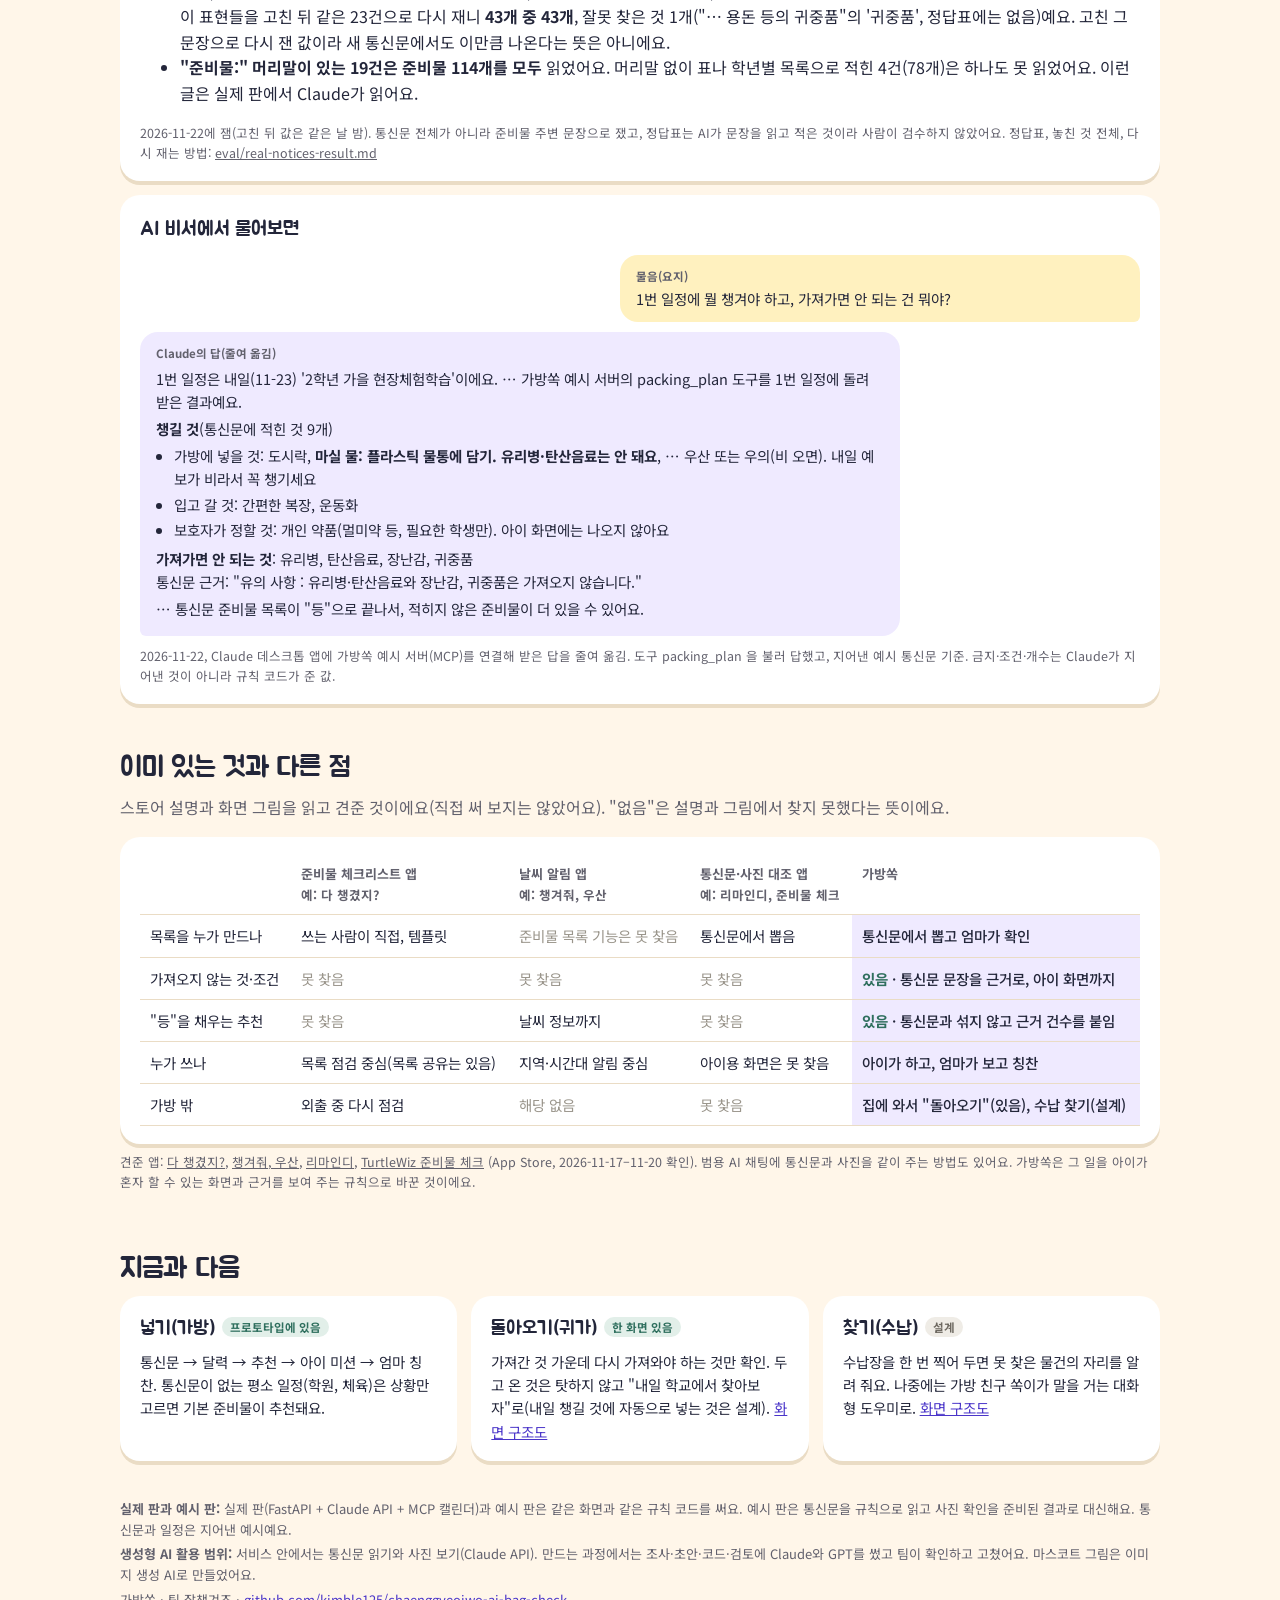
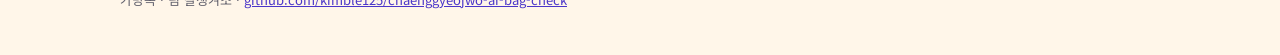
==== commit e47023b0: "[Aside sO44oA34HRXaAfBm] 마감 밤 보강: 기획안 글꼴, 실측 놓침 고치기, 실제 통신문 문장 단추 - 기획안 PDF: 나눔고딕(TrueType, OFL)을 pl" ====
--- a/docs/index.html
+++ b/docs/index.html
@@ -179,7 +179,7 @@
     <div class="card"><h3>왜 이렇게 나눴나</h3><ul>
       <li>사진을 보는 모델은 손본 이미지에서 정답률이 크게 떨어졌다는 보고가 있어요(GPT-4V: 원본 79.6% → 편집 이미지 38.4%, <a href="https://arxiv.org/abs/2310.14566" target="_blank" rel="noopener">HallusionBench</a>). 우리 준비물 사진으로 잰 값은 아니어서, 사진만 믿지 않게 만들었어요.</li>
       <li>그래서 안 보인 것은 "없음"이 아니라 <b>아이가 직접 확인</b>으로 넘겨요.</li>
-      <li>통신문에서 금지·조건·수량을 찾는 일, 세기, "다 챙겼지" 판정은 규칙 코드가 하고 자동 시험 55개로 묶어 뒀어요. 사진에서는 모델이 물건과 금지물이 보이는지만 말하고, 수량이 적힌 것과 애매한 것은 아이가 직접 확인해요. 규칙도 놓칠 수 있어서, 엄마 화면에 통신문의 그 줄을 같이 보여 주고 확인받아요.</li>
+      <li>통신문에서 금지·조건·수량을 찾는 일, 세기, "다 챙겼지" 판정은 규칙 코드가 하고 자동 시험 62개로 묶어 뒀어요. 사진에서는 모델이 물건과 금지물이 보이는지만 말하고, 수량이 적힌 것과 애매한 것은 아이가 직접 확인해요. 규칙도 놓칠 수 있어서, 엄마 화면에 통신문의 그 줄을 같이 보여 주고 확인받아요.</li>
       <li>같은 규칙을 MCP 도구(통신문 읽기, 챙길 것, 캘린더 글)로도 열어 AI 비서에서 부를 수 있게 했어요. 예시 서버에 Claude Code가 연결되는 것을 확인했고, 2026-11-22에는 Claude 데스크톱 앱에 연결해 도구를 불러 답하는 것까지 봤어요(아래 대화). 웹 Claude에서는 연결되지 않았고, 실제 판 서버에서 도구가 등록되는지는 아직 확인하지 못했어요.</li>
       <li>사진 확인의 정확도는 아직 재지 않았어요. 실제 사진 12장 이상으로 재고, 금지물을 놓치면 사진 확인은 빼고 "하나씩" 미션만 남길 계획이에요.</li></ul></div>
     <div class="card"><h3>아이와 가족을 지키는 것</h3><ul>
@@ -192,10 +192,10 @@
     <p style="margin:6px 0 8px">규칙 코드만으로(모델 없이) 실제 통신문 문장을 읽혀 봤어요. 잘 읽는 것과 못 읽는 것이 갈렸고, 그래서 읽기는 AI에게, 근거 확인과 세기는 규칙에게 나눴어요.</p>
     <ul>
       <li><b>"등"으로 끝나는 목록 11건 중 11건</b>을 찾았고, 아닌 10건을 잘못 찾은 적은 없어요.</li>
-      <li><b>가져오면 안 되는 물건 43개 중 35개(81%)</b>를 찾았어요. 금지가 적힌 9건 모두에서 하나 이상 찾았고, 잘못 찾은 것은 3개였어요. 놓친 것은 "가지고 등교하지 않도록", "착용하지 않습니다" 같은 표현이에요.</li>
+      <li><b>가져오면 안 되는 물건은 처음 43개 중 35개(81%)</b>를 찾았고 잘못 찾은 것이 3개였어요. 놓친 것은 "귀중품을 가지고 등교하지 않도록", "시계, 귀걸이, 목걸이는 착용하지 않습니다" 같은 표현이었고, 잘못 찾은 것은 "속옷(여벌, 세탁 불가)"의 '여벌'·'세탁'과 "이동차량 내 취식 자제"였어요. 이 표현들을 고친 뒤 같은 23건으로 다시 재니 <b>43개 중 43개</b>, 잘못 찾은 것 1개("… 용돈 등의 귀중품"의 '귀중품', 정답표에는 없음)예요. 고친 그 문장으로 다시 잰 값이라 새 통신문에서도 이만큼 나온다는 뜻은 아니에요.</li>
       <li><b>"준비물:" 머리말이 있는 19건은 준비물 114개를 모두</b> 읽었어요. 머리말 없이 표나 학년별 목록으로 적힌 4건(78개)은 하나도 못 읽었어요. 이런 글은 실제 판에서 Claude가 읽어요.</li>
     </ul>
-    <p class="src" style="margin:8px 0 0">2026-11-22에 잼. 통신문 전체가 아니라 준비물 주변 문장으로 쟀고, 정답표는 AI가 문장을 읽고 적은 것이라 사람이 검수하지 않았어요. 정답표, 놓친 것 전체, 다시 재는 방법: <a href="https://github.com/kimble125/chaenggyeojwo-ai-bag-check/blob/hoyeon/eval/real-notices-result.md" target="_blank" rel="noopener">eval/real-notices-result.md</a></p>
+    <p class="src" style="margin:8px 0 0">2026-11-22에 잼(고친 뒤 값은 같은 날 밤). 통신문 전체가 아니라 준비물 주변 문장으로 쟀고, 정답표는 AI가 문장을 읽고 적은 것이라 사람이 검수하지 않았어요. 정답표, 놓친 것 전체, 다시 재는 방법: <a href="https://github.com/kimble125/chaenggyeojwo-ai-bag-check/blob/hoyeon/eval/real-notices-result.md" target="_blank" rel="noopener">eval/real-notices-result.md</a></p>
   </div>
   <div class="card chat" id="assistant">
     <h3>AI 비서에서 물어보면</h3>
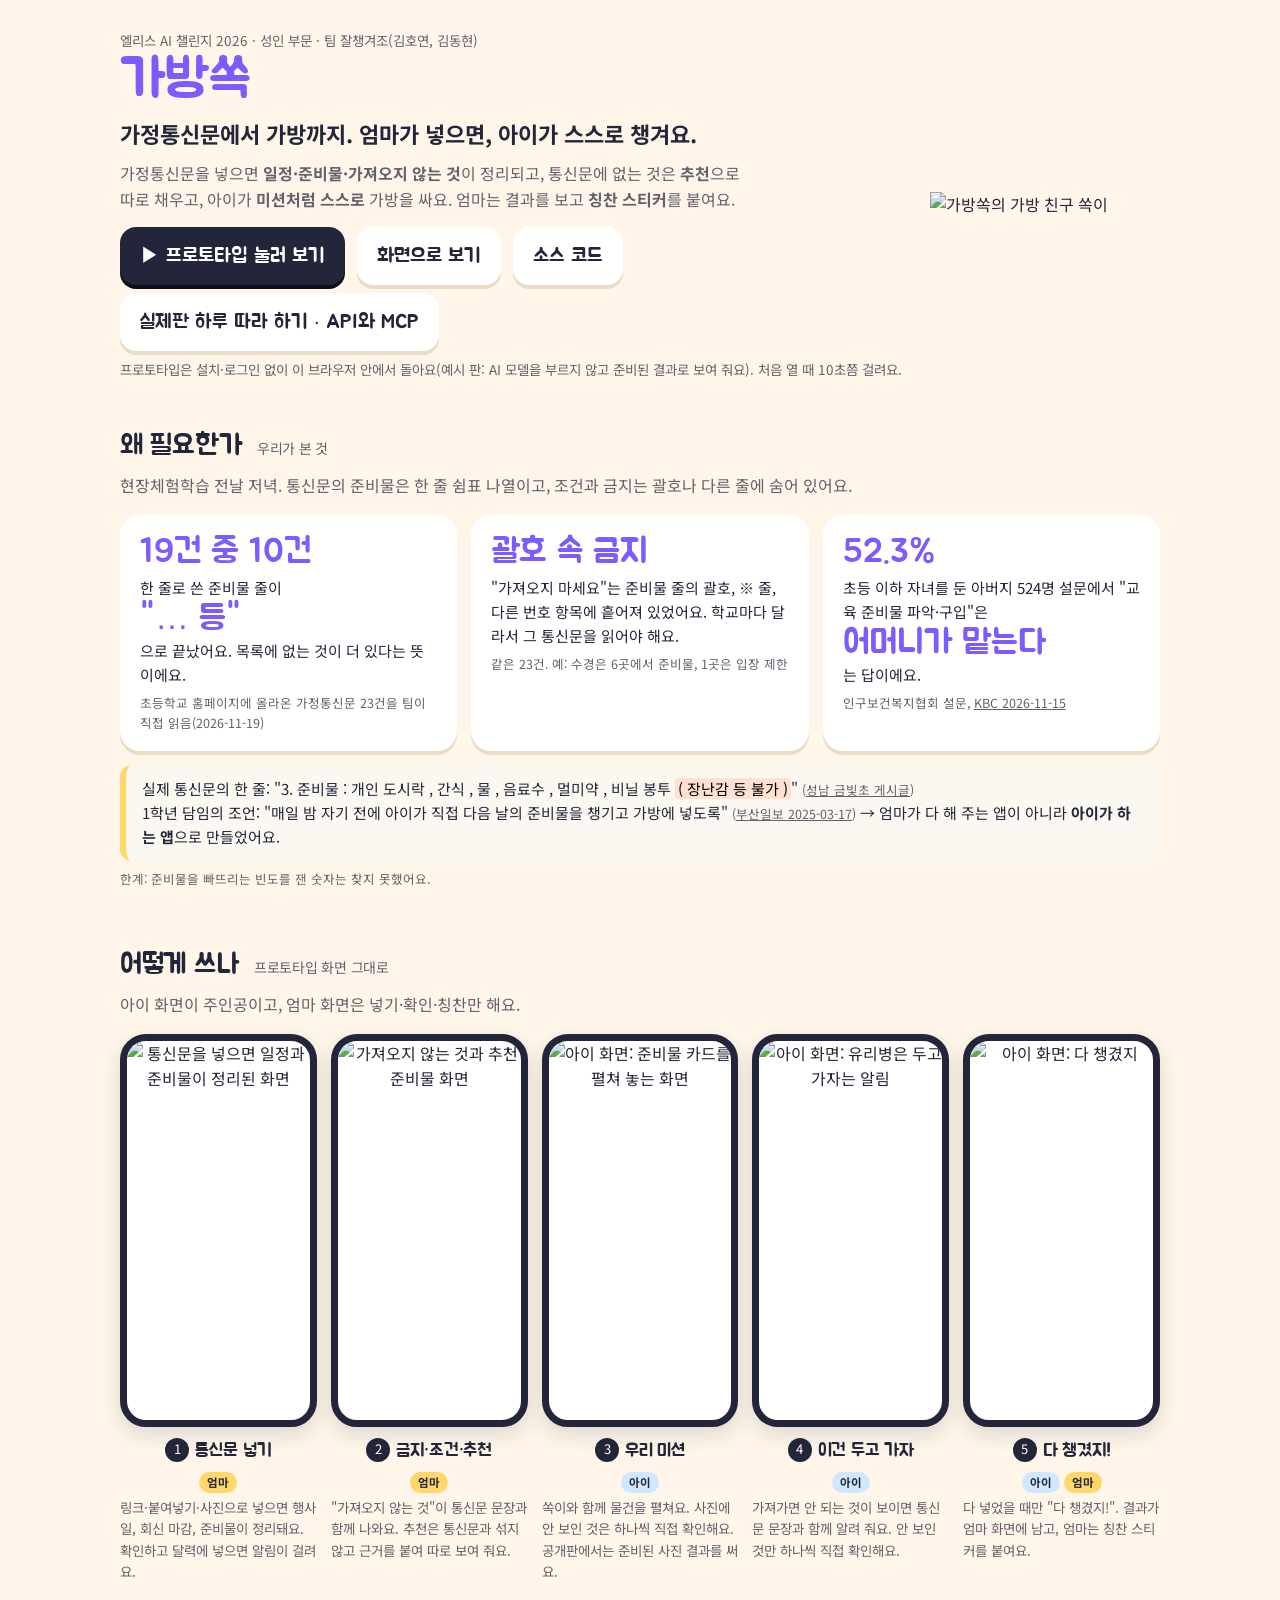
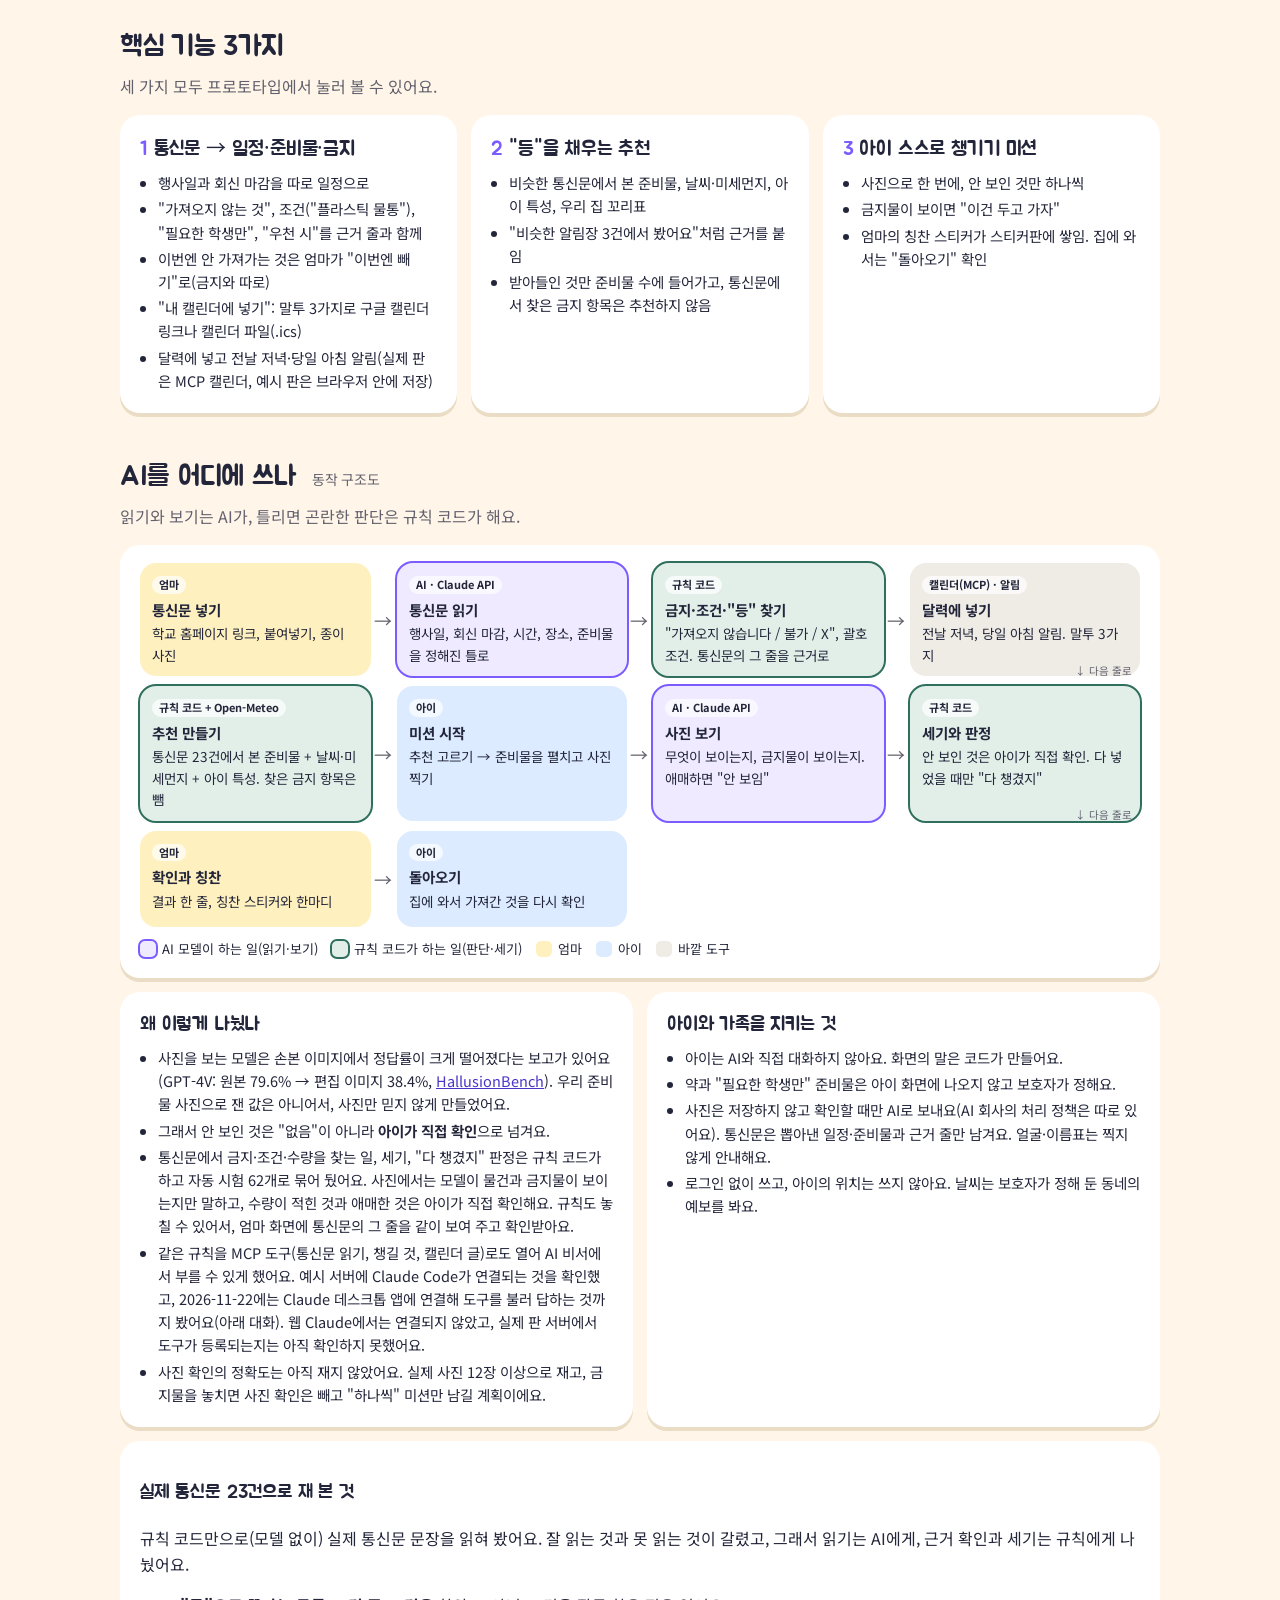
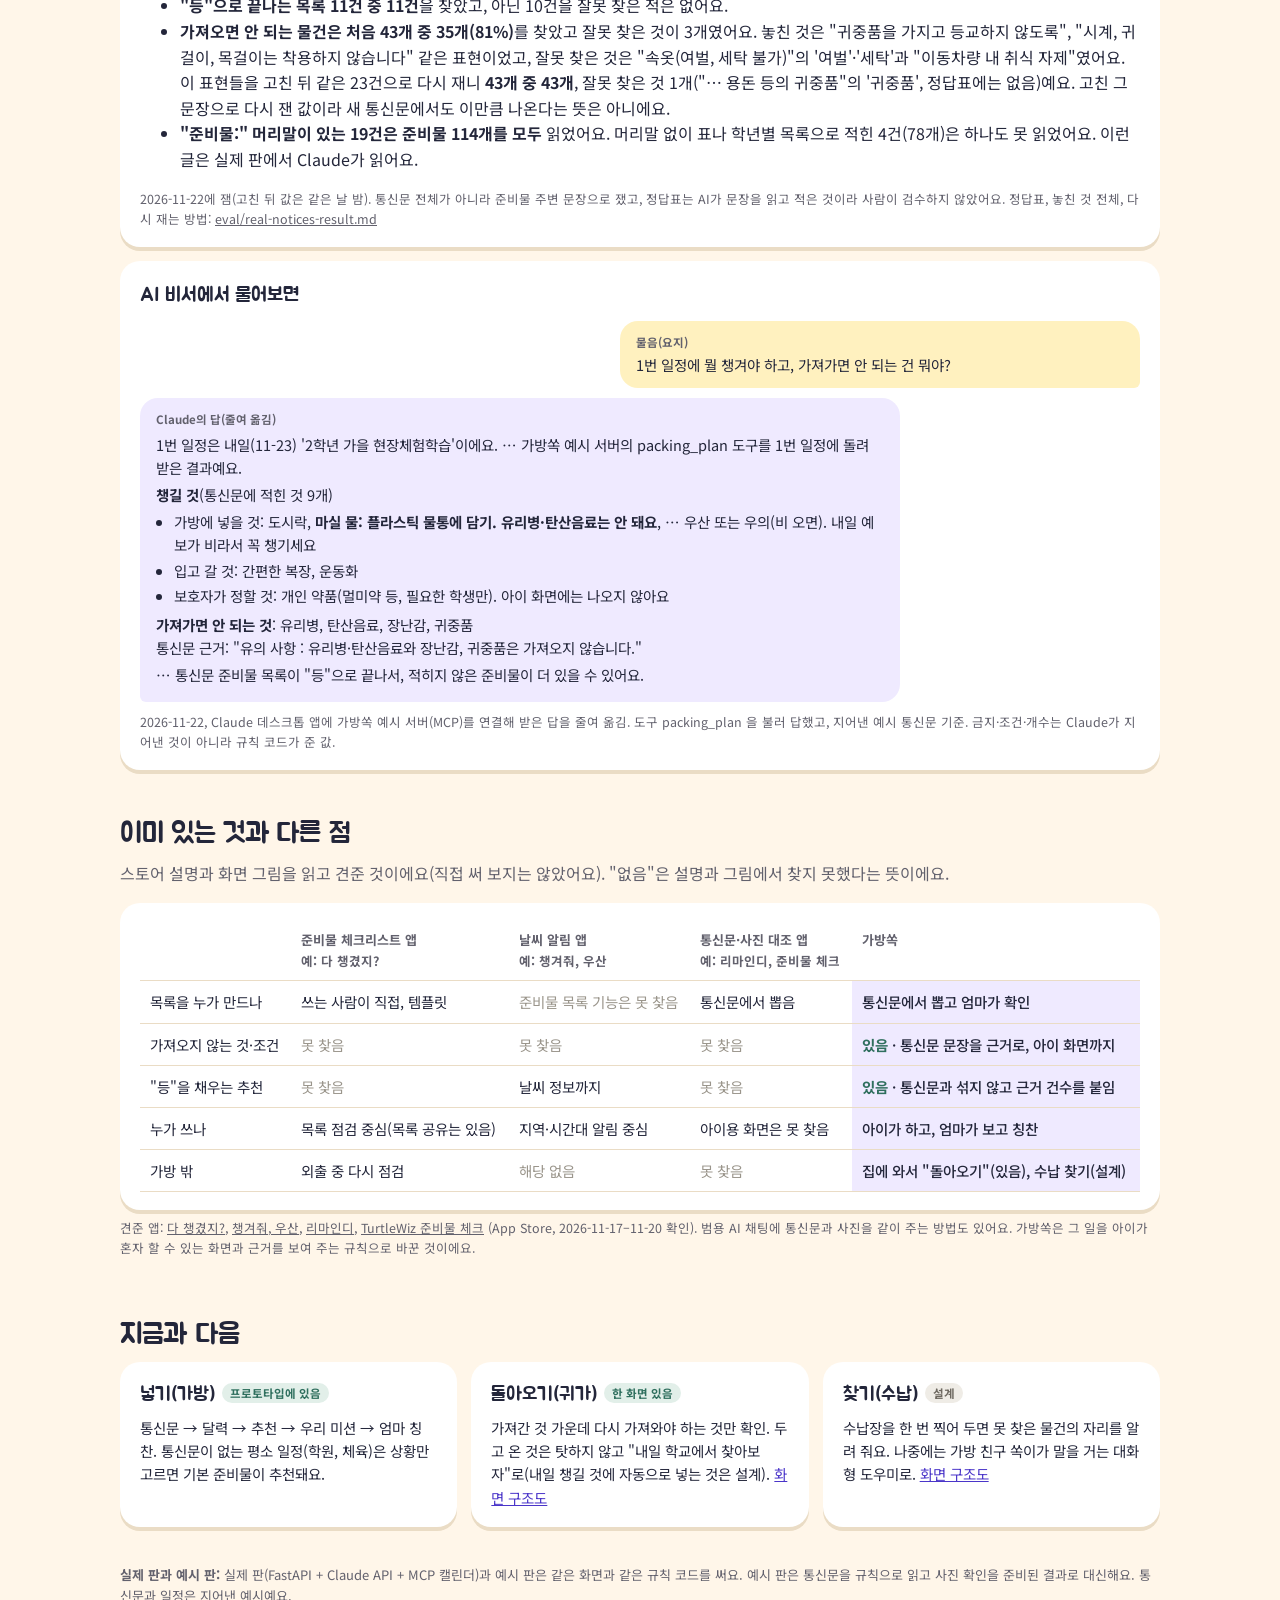
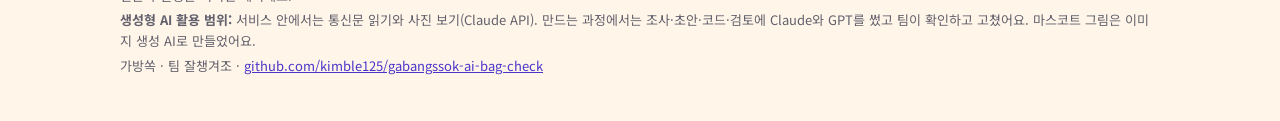
==== commit 29bfb7ee: "[Aside TugJcrxHAcSw0qcC] 공개·실제판 하루 가이드, 우리 미션, 제출 기획안 2쪽 (규칙 시험 62개 통과)" ====
--- a/docs/index.html
+++ b/docs/index.html
@@ -112,7 +112,8 @@
     <p>가정통신문을 넣으면 <b>일정·준비물·가져오지 않는 것</b>이 정리되고, 통신문에 없는 것은 <b>추천</b>으로 따로 채우고, 아이가 <b>미션처럼 스스로</b> 가방을 싸요. 엄마는 결과를 보고 <b>칭찬 스티커</b>를 붙여요.</p>
     <a class="btn" href="demo/">▶ 프로토타입 눌러 보기</a>
     <a class="btn soft" href="#flow">화면으로 보기</a>
-    <a class="btn soft" href="https://github.com/kimble125/chaenggyeojwo-ai-bag-check/tree/hoyeon" target="_blank" rel="noopener">코드</a>
+    <a class="btn soft" href="https://github.com/kimble125/gabangssok-ai-bag-check/tree/hoyeon" target="_blank" rel="noopener">소스 코드</a>
+    <a class="btn soft" href="https://github.com/kimble125/gabangssok-ai-bag-check/blob/main/docs/real-day-guide.md">실제판 하루 따라 하기 · API와 MCP</a>
     <div class="meta">프로토타입은 설치·로그인 없이 이 브라우저 안에서 돌아요(예시 판: AI 모델을 부르지 않고 준비된 결과로 보여 줘요). 처음 열 때 10초쯤 걸려요.</div>
   </div>
   <img src="demo/app/mascot/ssok_hello.png" alt="가방쏙의 가방 친구 쏙이">
@@ -137,7 +138,7 @@
   <div class="flow">
     <div class="step"><div class="ph"><img src="assets/shots/1_notice.webp" alt="통신문을 넣으면 일정과 준비물이 정리된 화면" loading="lazy"></div><h3><i>1</i>통신문 넣기</h3><span class="who">엄마</span><p>링크·붙여넣기·사진으로 넣으면 행사일, 회신 마감, 준비물이 정리돼요. 확인하고 달력에 넣으면 알림이 걸려요.</p></div>
     <div class="step"><div class="ph"><img src="assets/shots/2_ban_recs.webp" alt="가져오지 않는 것과 추천 준비물 화면" loading="lazy"></div><h3><i>2</i>금지·조건·추천</h3><span class="who">엄마</span><p>"가져오지 않는 것"이 통신문 문장과 함께 나와요. 추천은 통신문과 섞지 않고 근거를 붙여 따로 보여 줘요.</p></div>
-    <div class="step"><div class="ph"><img src="assets/shots/3_kid_lay.webp" alt="아이 화면: 준비물 카드를 펼쳐 놓는 화면" loading="lazy"></div><h3><i>3</i>아이 미션</h3><span class="who kid">아이</span><p>큰 카드와 읽어 주기. 추천을 고르고, 펼쳐서 사진을 찍으면 보인 것은 챙긴 것으로 쳐요.</p></div>
+    <div class="step"><div class="ph"><img src="assets/shots/3_kid_lay.webp" alt="아이 화면: 준비물 카드를 펼쳐 놓는 화면" loading="lazy"></div><h3><i>3</i>우리 미션</h3><span class="who kid">아이</span><p>쏙이와 함께 물건을 펼쳐요. 사진에 안 보인 것은 하나씩 직접 확인해요. 공개판에서는 준비된 사진 결과를 써요.</p></div>
     <div class="step"><div class="ph"><img src="assets/shots/5_kid_warn.webp" alt="아이 화면: 유리병은 두고 가자는 알림" loading="lazy"></div><h3><i>4</i>이건 두고 가자</h3><span class="who kid">아이</span><p>가져가면 안 되는 것이 보이면 통신문 문장과 함께 알려 줘요. 안 보인 것만 하나씩 직접 확인해요.</p></div>
     <div class="step"><div class="ph"><img src="assets/shots/7_kid_done.webp" alt="아이 화면: 다 챙겼지" loading="lazy"></div><h3><i>5</i>다 챙겼지!</h3><span class="who kid">아이</span> <span class="who">엄마</span><p>다 넣었을 때만 "다 챙겼지!". 결과가 엄마 화면에 남고, 엄마는 칭찬 스티커를 붙여요.</p></div>
   </div>
@@ -195,7 +196,7 @@
       <li><b>가져오면 안 되는 물건은 처음 43개 중 35개(81%)</b>를 찾았고 잘못 찾은 것이 3개였어요. 놓친 것은 "귀중품을 가지고 등교하지 않도록", "시계, 귀걸이, 목걸이는 착용하지 않습니다" 같은 표현이었고, 잘못 찾은 것은 "속옷(여벌, 세탁 불가)"의 '여벌'·'세탁'과 "이동차량 내 취식 자제"였어요. 이 표현들을 고친 뒤 같은 23건으로 다시 재니 <b>43개 중 43개</b>, 잘못 찾은 것 1개("… 용돈 등의 귀중품"의 '귀중품', 정답표에는 없음)예요. 고친 그 문장으로 다시 잰 값이라 새 통신문에서도 이만큼 나온다는 뜻은 아니에요.</li>
       <li><b>"준비물:" 머리말이 있는 19건은 준비물 114개를 모두</b> 읽었어요. 머리말 없이 표나 학년별 목록으로 적힌 4건(78개)은 하나도 못 읽었어요. 이런 글은 실제 판에서 Claude가 읽어요.</li>
     </ul>
-    <p class="src" style="margin:8px 0 0">2026-11-22에 잼(고친 뒤 값은 같은 날 밤). 통신문 전체가 아니라 준비물 주변 문장으로 쟀고, 정답표는 AI가 문장을 읽고 적은 것이라 사람이 검수하지 않았어요. 정답표, 놓친 것 전체, 다시 재는 방법: <a href="https://github.com/kimble125/chaenggyeojwo-ai-bag-check/blob/hoyeon/eval/real-notices-result.md" target="_blank" rel="noopener">eval/real-notices-result.md</a></p>
+    <p class="src" style="margin:8px 0 0">2026-11-22에 잼(고친 뒤 값은 같은 날 밤). 통신문 전체가 아니라 준비물 주변 문장으로 쟀고, 정답표는 AI가 문장을 읽고 적은 것이라 사람이 검수하지 않았어요. 정답표, 놓친 것 전체, 다시 재는 방법: <a href="https://github.com/kimble125/gabangssok-ai-bag-check/blob/hoyeon/eval/real-notices-result.md" target="_blank" rel="noopener">eval/real-notices-result.md</a></p>
   </div>
   <div class="card chat" id="assistant">
     <h3>AI 비서에서 물어보면</h3>
@@ -232,7 +233,7 @@
 <section id="road">
   <h2>지금과 다음</h2>
   <div class="road">
-    <div class="card"><b>넣기(가방)</b><span class="pill">프로토타입에 있음</span><p style="margin:6px 0 0;font-size:14.5px">통신문 → 달력 → 추천 → 아이 미션 → 엄마 칭찬. 통신문이 없는 평소 일정(학원, 체육)은 상황만 고르면 기본 준비물이 추천돼요.</p></div>
+    <div class="card"><b>넣기(가방)</b><span class="pill">프로토타입에 있음</span><p style="margin:6px 0 0;font-size:14.5px">통신문 → 달력 → 추천 → 우리 미션 → 엄마 칭찬. 통신문이 없는 평소 일정(학원, 체육)은 상황만 고르면 기본 준비물이 추천돼요.</p></div>
     <div class="card"><b>돌아오기(귀가)</b><span class="pill">한 화면 있음</span><p style="margin:6px 0 0;font-size:14.5px">가져간 것 가운데 다시 가져와야 하는 것만 확인. 두고 온 것은 탓하지 않고 "내일 학교에서 찾아보자"로(내일 챙길 것에 자동으로 넣는 것은 설계). <a href="demo/app/design/uiux.html">화면 구조도</a></p></div>
     <div class="card"><b>찾기(수납)</b><span class="pill plan">설계</span><p style="margin:6px 0 0;font-size:14.5px">수납장을 한 번 찍어 두면 못 찾은 물건의 자리를 알려 줘요. 나중에는 가방 친구 쏙이가 말을 거는 대화형 도우미로. <a href="demo/app/design/uiux.html">화면 구조도</a></p></div>
   </div>
@@ -241,7 +242,7 @@
 <footer>
   <p><b>실제 판과 예시 판:</b> 실제 판(FastAPI + Claude API + MCP 캘린더)과 예시 판은 같은 화면과 같은 규칙 코드를 써요. 예시 판은 통신문을 규칙으로 읽고 사진 확인을 준비된 결과로 대신해요. 통신문과 일정은 지어낸 예시예요.</p>
   <p><b>생성형 AI 활용 범위:</b> 서비스 안에서는 통신문 읽기와 사진 보기(Claude API). 만드는 과정에서는 조사·초안·코드·검토에 Claude와 GPT를 썼고 팀이 확인하고 고쳤어요. 마스코트 그림은 이미지 생성 AI로 만들었어요.</p>
-  <p>가방쏙 · 팀 잘챙겨조 · <a href="https://github.com/kimble125/chaenggyeojwo-ai-bag-check/tree/hoyeon" target="_blank" rel="noopener">github.com/kimble125/chaenggyeojwo-ai-bag-check</a></p>
+  <p>가방쏙 · 팀 잘챙겨조 · <a href="https://github.com/kimble125/gabangssok-ai-bag-check/tree/hoyeon" target="_blank" rel="noopener">github.com/kimble125/gabangssok-ai-bag-check</a></p>
 </footer>
 
 </div>
